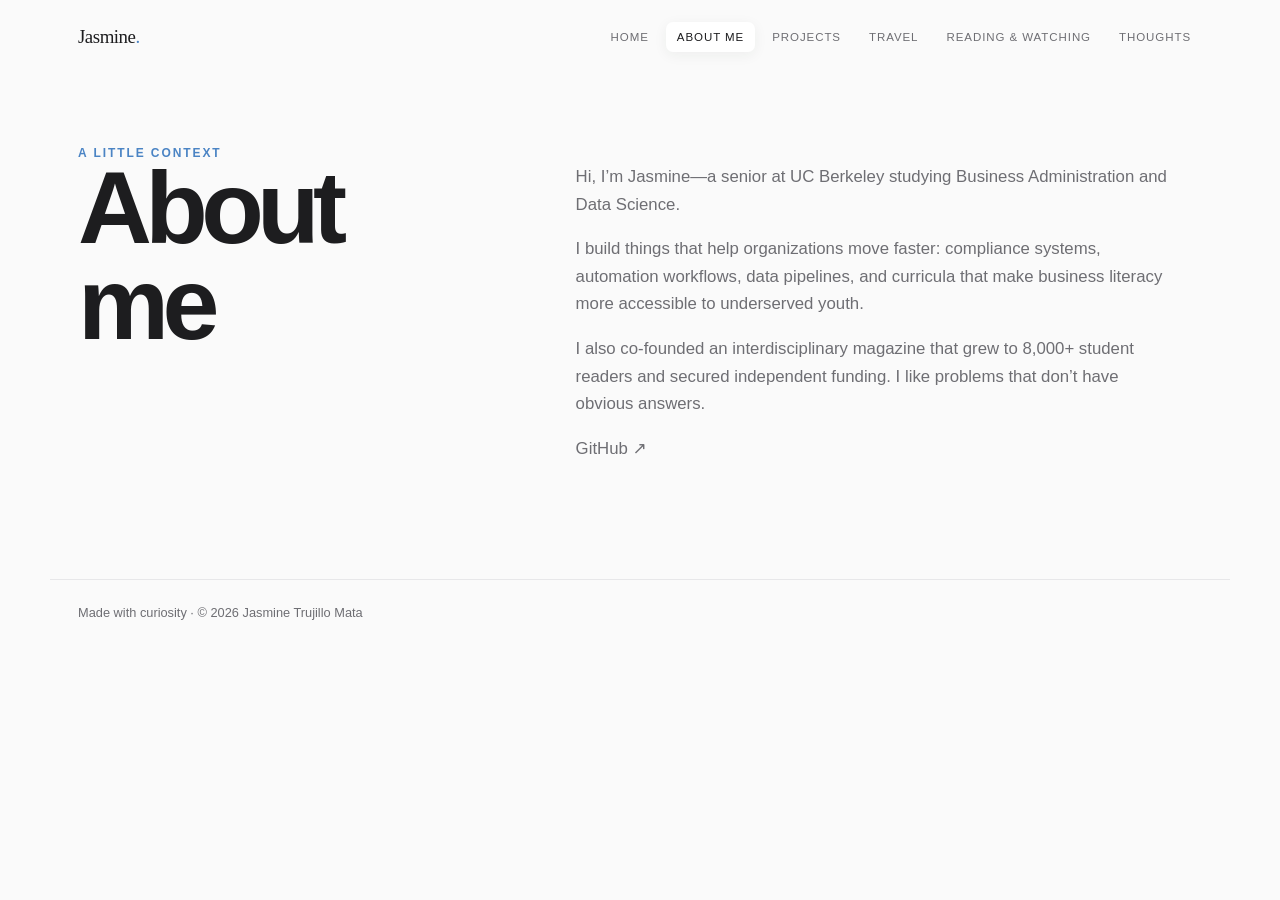
==== about.html @ 4c1ef084 "Add files via upload" ====
<!doctype html><html lang="en"><head><meta charset="utf-8"><meta name="viewport" content="width=device-width, initial-scale=1"><title>About — Jasmine Trujillo Mata</title><link rel="stylesheet" href="styles.css"></head><body><header class="site-header"><a class="brand" href="index.html">Jasmine<span>.</span></a><button class="menu-button" aria-expanded="false">Menu</button><nav class="nav"><a href="index.html">Home</a><a href="projects.html">Projects</a><a href="reading.html">Reading</a><a href="watching.html">Watching</a><a href="thinking.html">Thinking</a><a class="active" href="about.html">About</a></nav></header><main class="container"><section class="about"><div><div class="eyebrow">A little context</div><h1>About me</h1></div><div class="about-copy"><p>Hi, I’m Jasmine—a senior at UC Berkeley studying Business Administration and Data Science.</p><p>I build things that help organizations move faster: compliance systems, automation workflows, data pipelines, and curricula that make business literacy more accessible to underserved youth.</p><p>I also co-founded an interdisciplinary magazine that grew to 8,000+ student readers and secured independent funding. I like problems that don’t have obvious answers.</p><p><a href="https://github.com/jtmata22">GitHub ↗</a></p></div></section></main><footer class="footer">Made with curiosity · © 2026 Jasmine Trujillo Mata</footer><script src="script.js"></script></body></html>
---- styles.css ----
:root {
  --ink: #1d1d1f;
  --muted: #6e6e73;
  --paper: #fafafa;
  --card: #ffffff;
  --line: #e7e7e9;
  --sage: #f2f7fb;
  --coral: #4b84c4;
  --yellow: #edf4fa;
  --lavender: #f5f5f7;
  --shadow: 0 8px 24px rgba(0, 0, 0, .045);
  font-family: "Helvetica Neue", Helvetica, Arial, ui-sans-serif, system-ui, sans-serif;
  color: var(--ink);
  background: var(--paper);
  font-synthesis: none;
}

* { box-sizing: border-box; }
body { margin: 0; min-width: 320px; background: var(--paper); }
body { animation: page-in .55s ease both; }
a { color: inherit; text-decoration: none; }
.site-header { max-width: 1180px; margin: 0 auto; padding: 22px 28px; display: flex; align-items: center; justify-content: space-between; gap: 24px; }
.brand { font-family: Georgia, serif; font-size: 1.18rem; font-weight: 500; letter-spacing: -.025em; }
.brand span { color: var(--coral); }
.nav { display: flex; align-items: center; gap: 6px; }
.nav a { padding: 9px 11px; color: var(--muted); font-size: .72rem; letter-spacing: .08em; text-transform: uppercase; border-radius: 7px; transition: .2s ease; }
.nav a:hover, .nav a.active { color: var(--ink); background: var(--card); box-shadow: 0 3px 14px rgba(38,51,42,.06); }
.menu-button { display: none; border: 0; background: var(--card); border-radius: 9px; padding: 9px 12px; font: inherit; color: var(--ink); }
.container { max-width: 1180px; margin: 0 auto; padding: 72px 28px 100px; }
.eyebrow { color: var(--coral); font-size: .75rem; font-weight: 800; letter-spacing: .16em; text-transform: uppercase; }
h1, h2, h3 { font-family: "Helvetica Neue", Helvetica, Arial, sans-serif; font-weight: 700; letter-spacing: -.065em; margin: 0; }
h1 { max-width: 820px; font-size: clamp(3.3rem, 8vw, 7.2rem); line-height: .94; }
h2 { font-size: clamp(2rem, 4vw, 3.6rem); line-height: 1; }
h3 { font-size: 1.35rem; }
p { line-height: 1.65; }
.hero { position: relative; display: grid; grid-template-columns: 1.3fr .7fr; align-items: end; gap: 60px; margin-bottom: 90px; }
.hero::before, .hero::after { position: absolute; z-index: -1; content: ""; border-radius: 50%; filter: blur(2px); pointer-events: none; }
.hero::before { width: 270px; height: 270px; top: -80px; right: 11%; background: radial-gradient(circle at 35% 35%, rgba(82, 166, 232, .22), rgba(82, 166, 232, 0)); animation: drift 10s ease-in-out infinite; }
.hero::after { width: 160px; height: 160px; bottom: -45px; left: -35px; background: radial-gradient(circle, rgba(125, 108, 218, .12), transparent 68%); animation: drift 12s ease-in-out infinite reverse; }
.hero-copy p { max-width: 490px; color: var(--muted); font-size: 1.06rem; margin: 28px 0 0; }
.stamp { width: 175px; height: 175px; margin-left: auto; display: grid; place-items: center; background: var(--yellow); border-radius: 50%; transform: rotate(4deg); font-family: Georgia, serif; font-size: 1.28rem; line-height: 1.05; text-align: center; box-shadow: 5px 5px 0 #c5d5e0; animation: float 5s ease-in-out infinite; }
.section-heading { display: flex; align-items: end; justify-content: space-between; gap: 20px; margin-bottom: 25px; }
.section-heading a { color: var(--coral); font-size: .9rem; font-weight: 700; }
.mission-section { margin-top: 96px; }
.mission-intro { max-width: 620px; margin: 0 0 30px; color: var(--muted); font-size: 1rem; }
.values-grid { display: grid; grid-template-columns: repeat(2, 1fr); gap: 16px; }
.value-card { padding: 28px; background: var(--card); border: 1px solid var(--line); border-radius: 18px; box-shadow: var(--shadow); }
.value-card h3 { color: var(--coral); font-family: inherit; font-size: .9rem; font-weight: 500; letter-spacing: .13em; text-transform: uppercase; }
.value-card p { max-width: 480px; margin: 18px 0 0; color: var(--ink); font-size: 1.16rem; line-height: 1.45; }
.scroll-reveal { opacity: 0; transform: translateY(22px); transition: opacity .7s ease, transform .7s ease; }
.scroll-reveal.is-visible { opacity: 1; transform: translateY(0); }
.grid { display: grid; grid-template-columns: repeat(3, 1fr); gap: 18px; }
.project-rail { display: flex; gap: 18px; overflow-x: auto; scroll-snap-type: x mandatory; scroll-behavior: smooth; padding: 4px 4px 22px; margin: 0 -4px; scrollbar-color: #9bbddd transparent; }
.project-rail .card { flex: 0 0 min(355px, 78vw); min-height: 350px; scroll-snap-align: start; }
.project-rail .card::after { display: block; width: 42px; height: 3px; margin-top: 24px; content: ""; background: rgba(63, 131, 216, .45); border-radius: 4px; }
.project-visual { position: relative; height: 86px; margin: 0 0 23px; overflow: hidden; border-radius: 12px; background: #f5f5f7; }
.project-visual::before, .project-visual::after { position: absolute; content: ""; }
.visual-brand::before { width: 105px; height: 105px; top: -44px; right: 18px; border: 1px solid rgba(63,131,216,.32); border-radius: 50%; box-shadow: -22px 15px 0 -10px rgba(63,131,216,.18), -43px 29px 0 -19px rgba(63,131,216,.14); animation: orbit 7s linear infinite; }
.visual-brand::after { width: 70px; height: 10px; left: 22px; bottom: 24px; border-top: 2px solid #3f83d8; border-bottom: 2px solid rgba(63,131,216,.35); }
.visual-operations::before { inset: 17px 22px; background: linear-gradient(90deg, transparent 19%, rgba(63,131,216,.2) 20%, transparent 21%, transparent 49%, rgba(63,131,216,.2) 50%, transparent 51%, transparent 79%, rgba(63,131,216,.2) 80%, transparent 81%), linear-gradient(0deg, transparent 19%, rgba(63,131,216,.2) 20%, transparent 21%, transparent 49%, rgba(63,131,216,.2) 50%, transparent 51%, transparent 79%, rgba(63,131,216,.2) 80%, transparent 81%); }
.visual-operations::after { width: 9px; height: 9px; top: 39px; left: 28%; background: #3f83d8; border-radius: 50%; box-shadow: 68px -17px 0 #7a96b3, 133px 16px 0 #3f83d8; animation: pulse 2.5s ease-in-out infinite; }
.visual-systems { background: linear-gradient(135deg, #1d3652, #4b84c4); }
.visual-systems::before { width: 60%; height: 7px; left: 18px; bottom: 22px; background: #a9d4f3; box-shadow: 0 -15px 0 rgba(255,255,255,.8), 0 -30px 0 rgba(255,255,255,.45); border-radius: 4px; animation: bars 3s ease-in-out infinite alternate; }
.visual-systems::after { width: 9px; height: 9px; top: 19px; right: 20px; background: #a9d4f3; border-radius: 50%; box-shadow: -16px 0 0 rgba(255,255,255,.65); }
.visual-community::before { width: 82px; height: 58px; left: 26px; top: 15px; background: #d6e4f0; border: 1px solid #9db9d0; transform: rotate(-7deg); box-shadow: 31px 6px 0 -1px #fff, 31px 6px 0 0 #9db9d0, 61px 13px 0 -1px #d6e4f0, 61px 13px 0 0 #9db9d0; }
.visual-community::after { width: 48px; height: 3px; right: 26px; bottom: 25px; background: #3f83d8; box-shadow: 0 -11px 0 rgba(63,131,216,.35); }
.card { min-height: 240px; padding: 25px; background: var(--card); border: 1px solid var(--line); border-radius: 18px; box-shadow: var(--shadow); display: flex; flex-direction: column; justify-content: space-between; transition: transform .25s ease, box-shadow .25s ease; }
.card:hover { transform: translateY(-5px); box-shadow: 0 18px 36px rgba(0, 0, 0, .09); }
.card.sage { background: var(--sage); border-color: transparent; }
.card.lavender { background: var(--lavender); border-color: transparent; }
.card.coral { background: #1d1d1f; color: #fff; border-color: transparent; }
.card p { color: var(--muted); margin: 10px 0 0; font-size: .93rem; }
.card.coral p { color: rgba(255,253,247,.8); }
.tag { display: inline-flex; width: fit-content; padding: 6px 9px; border-radius: 999px; background: rgba(255,255,255,.55); font-size: .72rem; font-weight: 800; letter-spacing: .08em; text-transform: uppercase; }
.card-footer { display: flex; justify-content: space-between; align-items: center; margin-top: 30px; color: var(--muted); font-size: .8rem; }
.arrow { font-size: 1.2rem; color: var(--coral); }
.card.coral .arrow { color: #fffdf7; }
.page-intro { max-width: 720px; margin-bottom: 54px; }
.page-intro h1 { font-size: clamp(3.3rem, 8vw, 6.5rem); margin-top: 14px; }
.page-intro p { max-width: 570px; color: var(--muted); font-size: 1.05rem; }
.list { display: grid; gap: 14px; }
.list-item { display: grid; grid-template-columns: 1fr auto; gap: 25px; align-items: center; padding: 24px 26px; background: var(--card); border: 1px solid var(--line); border-radius: 12px; }
.list-item p { margin: 7px 0 0; color: var(--muted); font-size: .92rem; }
.meta { color: var(--muted); font-size: .78rem; text-align: right; }
.status { display: block; margin-bottom: 6px; color: var(--coral); font-weight: 800; letter-spacing: .08em; text-transform: uppercase; }
.note { padding: 26px; border-left: 3px solid var(--coral); background: var(--card); border-radius: 0 12px 12px 0; margin-bottom: 16px; }
.note p { margin: 0; font-size: 1.35rem; font-weight: 500; line-height: 1.35; }
.about { display: grid; grid-template-columns: .8fr 1.2fr; gap: 80px; }
.about-copy { max-width: 600px; color: var(--muted); font-size: 1.05rem; }
.travel-grid { display: grid; grid-template-columns: repeat(3, 1fr); gap: 18px; }
.travel-card { min-height: 330px; padding: 0; overflow: hidden; background: var(--card); border: 1px solid var(--line); border-radius: 18px; box-shadow: var(--shadow); }
.travel-image { height: 235px; background: linear-gradient(145deg, #dceaf5, #89acd0 48%, #355d82); }
.travel-image.two { background: linear-gradient(145deg, #edf3f7, #b9cbd8 45%, #597892); }
.travel-image.three { background: linear-gradient(145deg, #d8e8ef, #739bb5 52%, #243f5d); }
.travel-caption { padding: 18px 20px; }
.travel-caption h3 { font-size: 1.1rem; }
.travel-caption p { margin: 5px 0 0; color: var(--muted); font-size: .85rem; }
.footer { max-width: 1180px; margin: 0 auto; padding: 25px 28px 40px; color: var(--muted); font-size: .8rem; border-top: 1px solid var(--line); }
@keyframes page-in { from { opacity: 0; transform: translateY(8px); } to { opacity: 1; transform: translateY(0); } }
@keyframes float { 0%, 100% { transform: rotate(8deg) translateY(0); } 50% { transform: rotate(5deg) translateY(-8px); } }
@keyframes drift { 0%, 100% { transform: translate3d(0, 0, 0) scale(1); } 50% { transform: translate3d(18px, -12px, 0) scale(1.06); } }
@keyframes orbit { to { transform: rotate(360deg); } }
@keyframes pulse { 50% { transform: scale(1.35); opacity: .65; } }
@keyframes bars { to { transform: scaleX(.72); transform-origin: left; } }
@media (prefers-reduced-motion: reduce) { *, *::before, *::after { animation-duration: .01ms !important; animation-iteration-count: 1 !important; scroll-behavior: auto !important; transition-duration: .01ms !important; } }

@media (max-width: 760px) {
  .site-header { padding: 18px 20px; }
  .menu-button { display: block; }
  .nav { display: none; position: absolute; top: 62px; left: 16px; right: 16px; z-index: 5; padding: 9px; flex-direction: column; align-items: stretch; background: var(--card); border: 1px solid var(--line); border-radius: 14px; box-shadow: var(--shadow); }
  .nav.open { display: flex; }
  .nav a { padding: 12px 14px; }
  .container { padding: 55px 20px 75px; }
  .hero, .about { grid-template-columns: 1fr; gap: 40px; }
  .hero { margin-bottom: 65px; }
  .stamp { margin: 0 0 0 12px; width: 145px; height: 145px; font-size: 1.1rem; }
  .grid { grid-template-columns: 1fr; }
  .values-grid { grid-template-columns: 1fr; }
  .travel-grid { grid-template-columns: 1fr; }
  .list-item { grid-template-columns: 1fr; }
  .meta { text-align: left; }
}
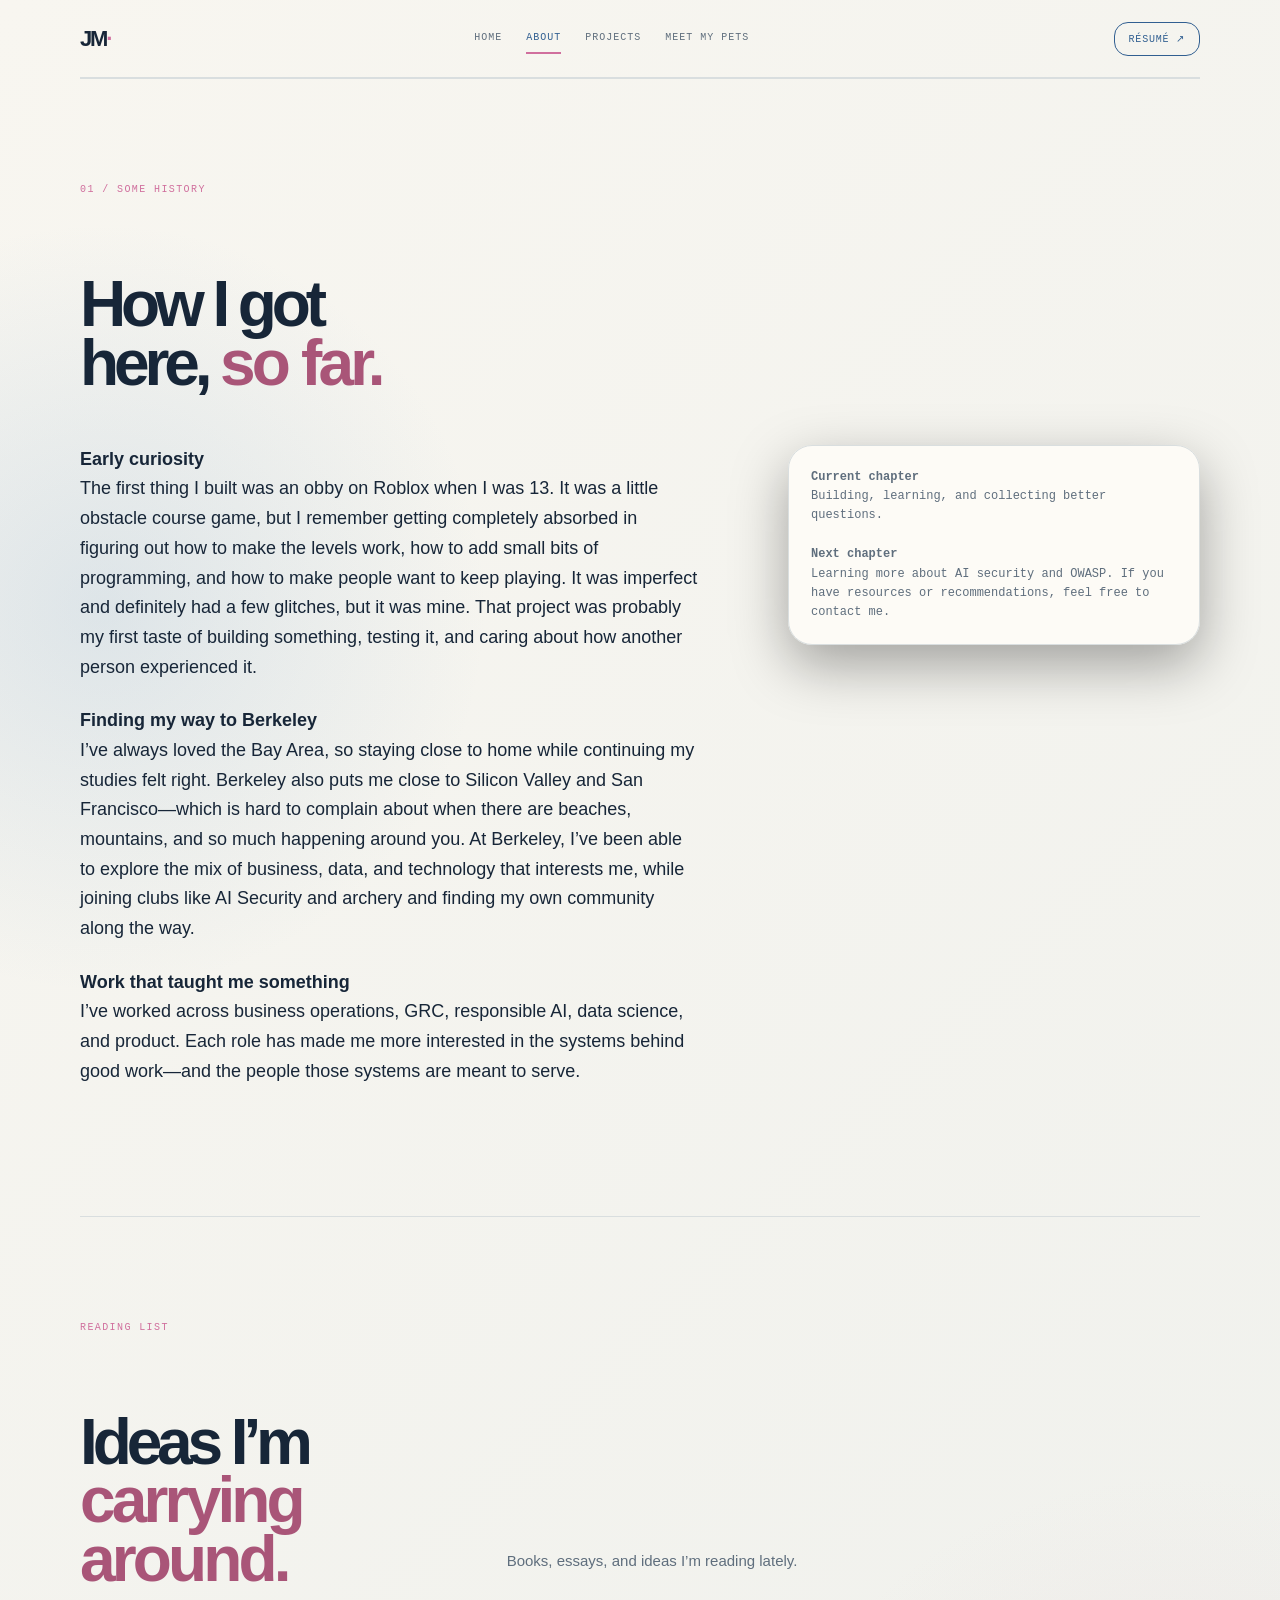
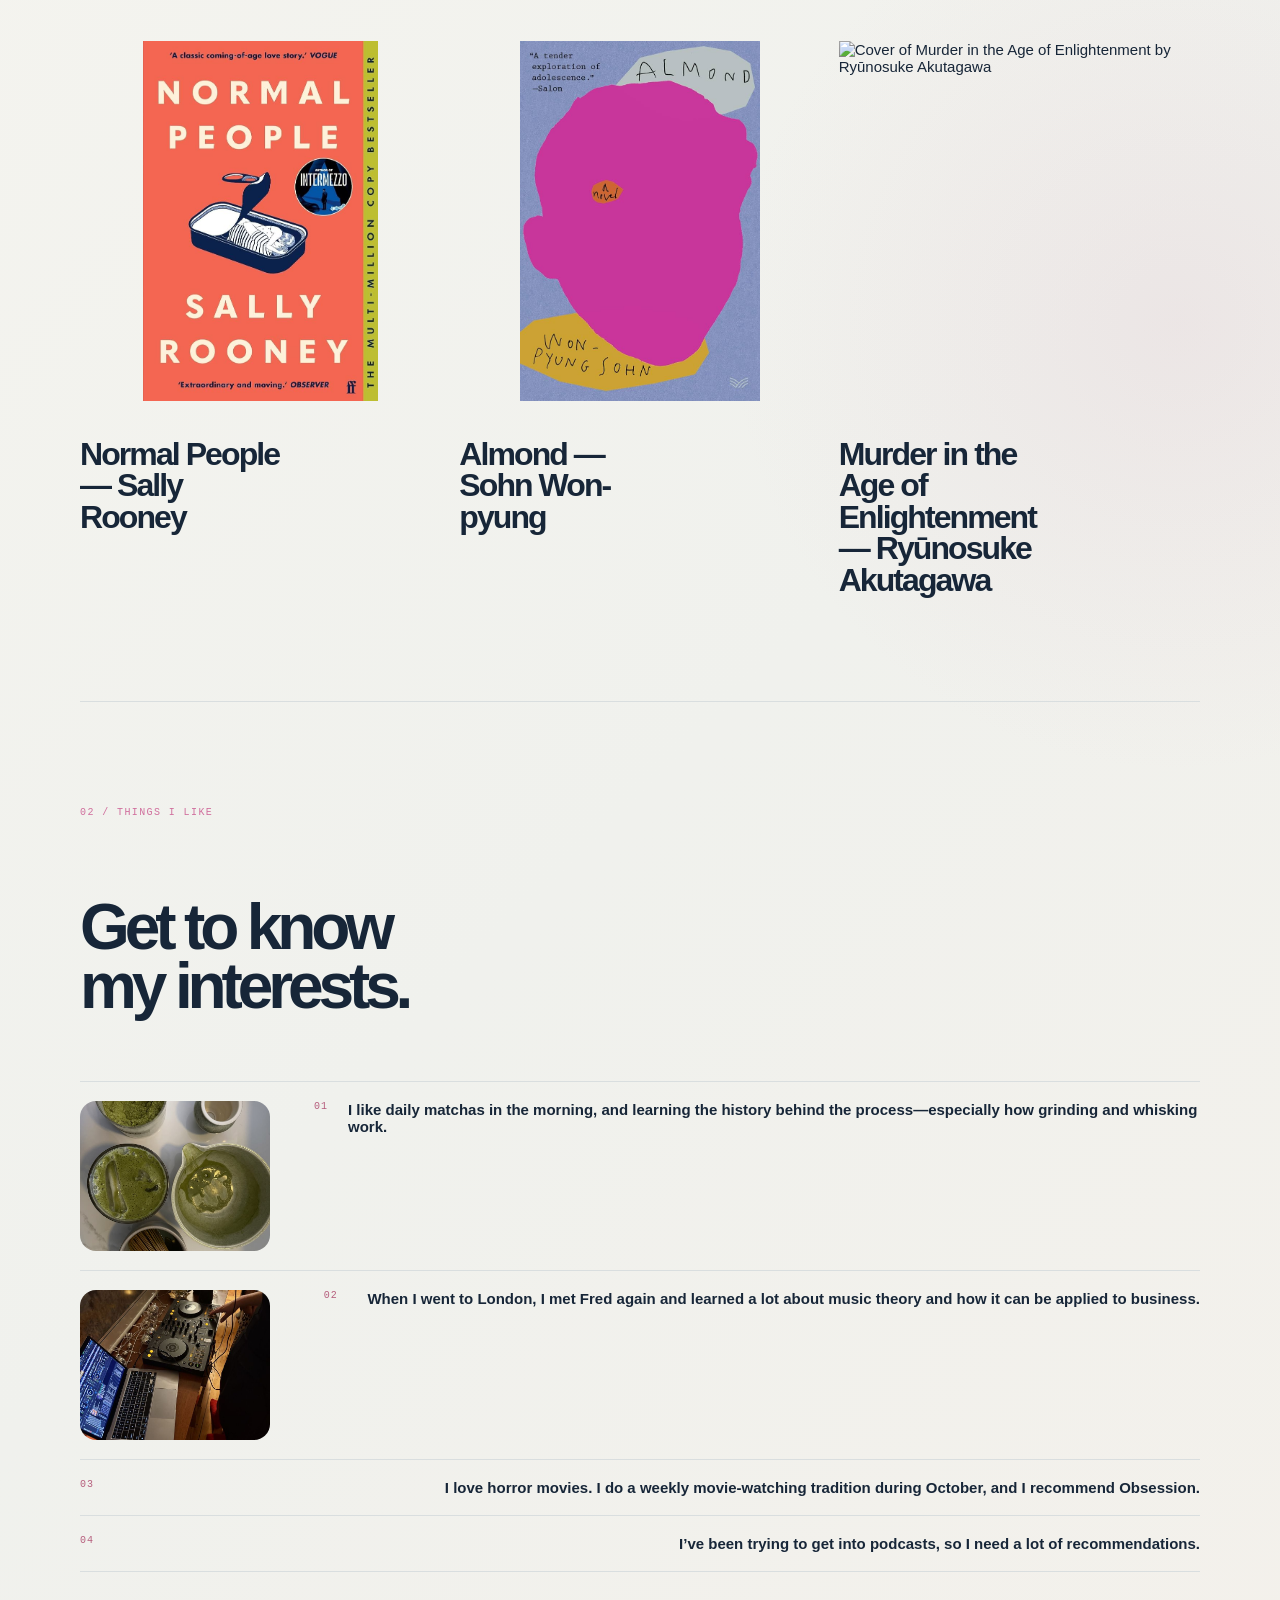
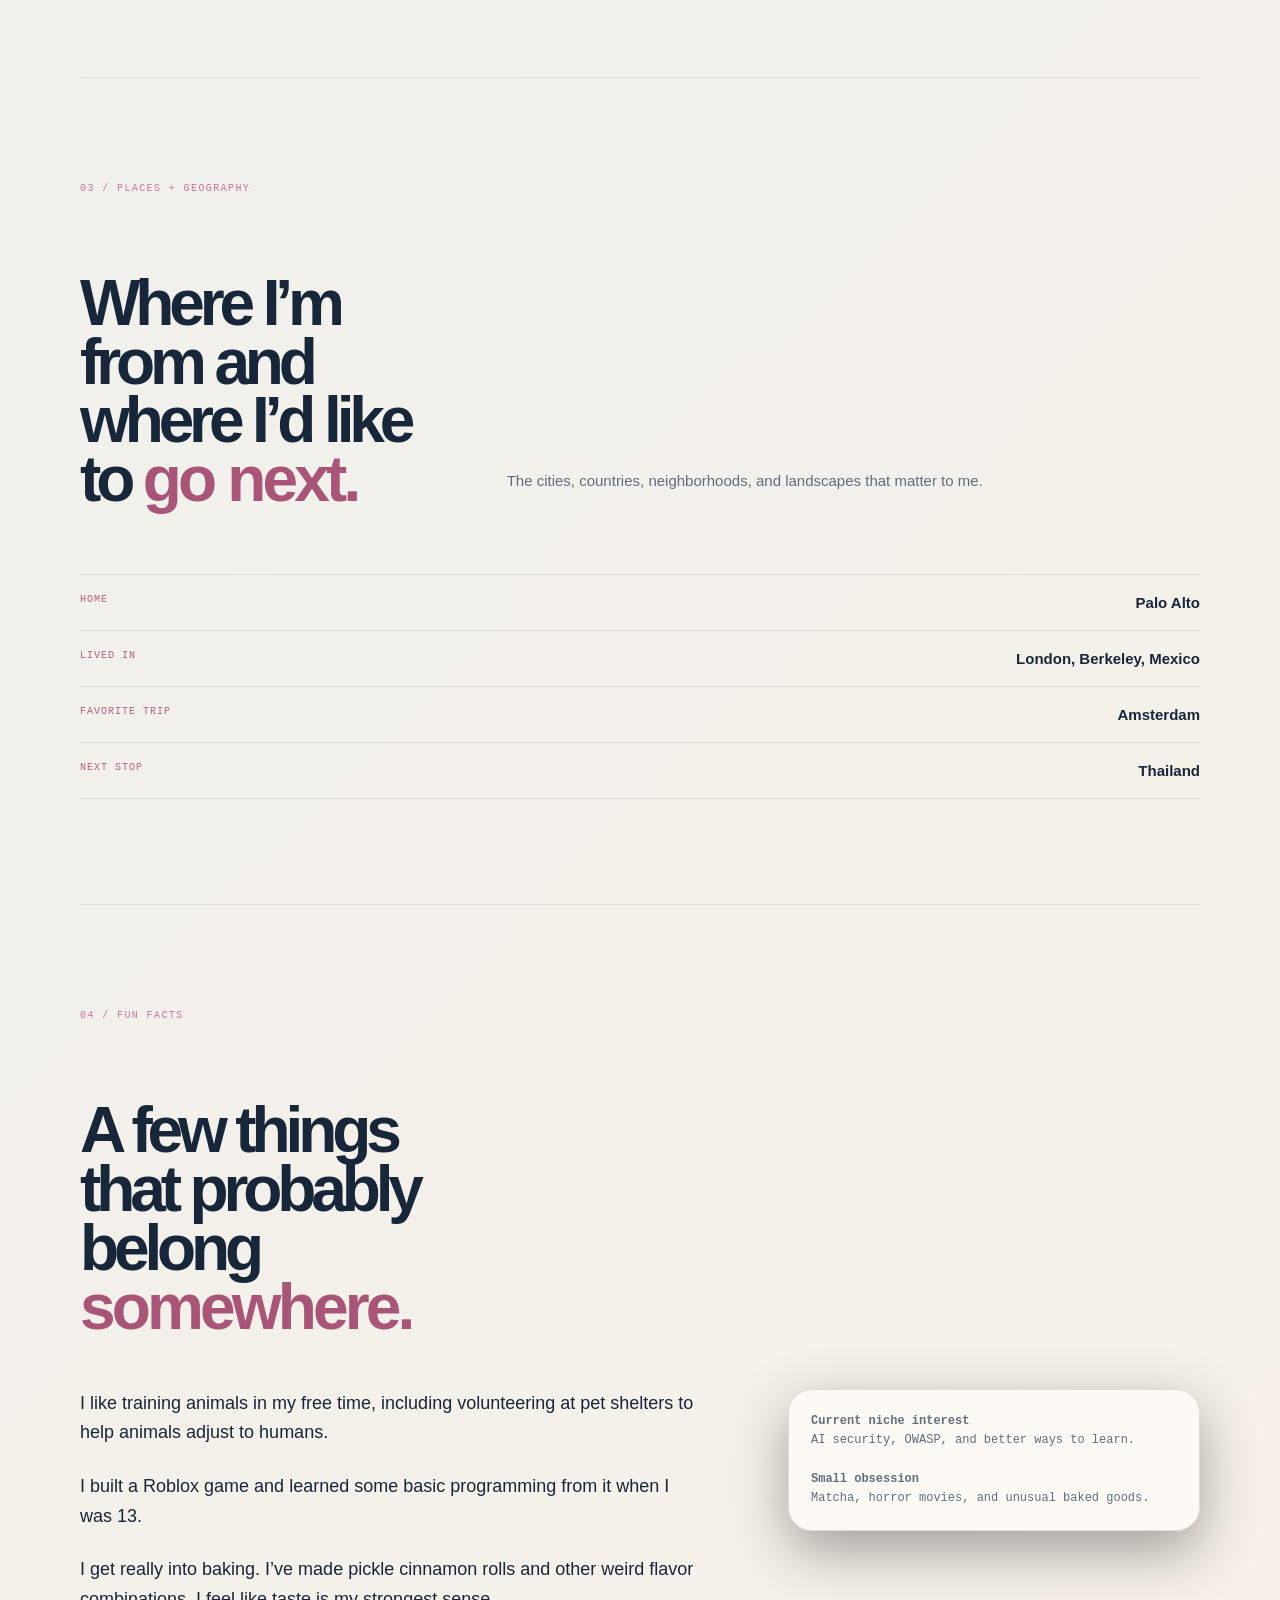
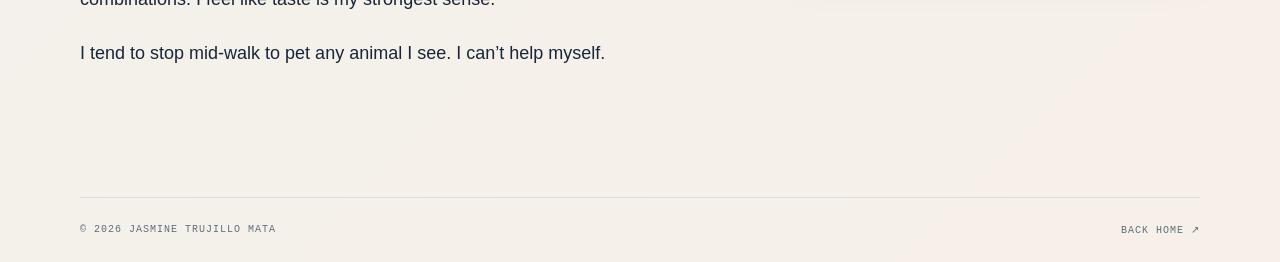
==== commit b854641f: "Add files via upload" ====
--- a/about.html
+++ b/about.html
@@ -1 +1,9 @@
-<!doctype html><html lang="en"><head><meta charset="utf-8"><meta name="viewport" content="width=device-width, initial-scale=1"><title>About — Jasmine Trujillo Mata</title><link rel="stylesheet" href="styles.css"></head><body><header class="site-header"><a class="brand" href="index.html">Jasmine<span>.</span></a><button class="menu-button" aria-expanded="false">Menu</button><nav class="nav"><a href="index.html">Home</a><a href="projects.html">Projects</a><a href="reading.html">Reading</a><a href="watching.html">Watching</a><a href="thinking.html">Thinking</a><a class="active" href="about.html">About</a></nav></header><main class="container"><section class="about"><div><div class="eyebrow">A little context</div><h1>About me</h1></div><div class="about-copy"><p>Hi, I’m Jasmine—a senior at UC Berkeley studying Business Administration and Data Science.</p><p>I build things that help organizations move faster: compliance systems, automation workflows, data pipelines, and curricula that make business literacy more accessible to underserved youth.</p><p>I also co-founded an interdisciplinary magazine that grew to 8,000+ student readers and secured independent funding. I like problems that don’t have obvious answers.</p><p><a href="https://github.com/jtmata22">GitHub ↗</a></p></div></section></main><footer class="footer">Made with curiosity · © 2026 Jasmine Trujillo Mata</footer><script src="script.js"></script></body></html>
+<!doctype html><html lang="en"><head><meta charset="utf-8"><meta name="viewport" content="width=device-width,initial-scale=1"><title>About — Jasmine Trujillo Mata</title><link rel="stylesheet" href="styles.css"></head><body>
+<nav class="site-nav wrap"><a class="mark" href="index.html">JM<span>·</span></a><div class="nav-links"><a href="index.html">Home</a><a class="active" href="about.html">About</a><a href="projects.html">Projects</a><a href="pets.html">Meet my pets</a></div><a class="nav-resume" href="resume.pdf">Résumé ↗</a></nav>
+<main class="about-page">
+<section class="section wrap" id="history"><div class="section-head"><div class="label">01 / Some history</div><div><h1>How I got here, <em>so far.</em></h1></div></div><div class="about-grid"><div><p><strong>Early curiosity</strong><br>The first thing I built was an obby on Roblox when I was 13. It was a little obstacle course game, but I remember getting completely absorbed in figuring out how to make the levels work, how to add small bits of programming, and how to make people want to keep playing. It was imperfect and definitely had a few glitches, but it was mine. That project was probably my first taste of building something, testing it, and caring about how another person experienced it.</p><p><strong>Finding my way to Berkeley</strong><br>I’ve always loved the Bay Area, so staying close to home while continuing my studies felt right. Berkeley also puts me close to Silicon Valley and San Francisco—which is hard to complain about when there are beaches, mountains, and so much happening around you. At Berkeley, I’ve been able to explore the mix of business, data, and technology that interests me, while joining clubs like AI Security and archery and finding my own community along the way.</p><p><strong>Work that taught me something</strong><br>I’ve worked across business operations, GRC, responsible AI, data science, and product. Each role has made me more interested in the systems behind good work—and the people those systems are meant to serve.</p></div><aside class="aside"><p><strong>Current chapter</strong><br>Building, learning, and collecting better questions.</p><p><strong>Next chapter</strong><br>Learning more about AI security and OWASP. If you have resources or recommendations, feel free to contact me.</p></aside></div></section>
+<section class="section wrap" id="reading"><div class="section-head"><div class="label">Reading list</div><div><h2>Ideas I’m <em>carrying around.</em></h2><p class="body-copy">Books, essays, and ideas I’m reading lately.</p></div></div><div class="list-block"><div class="list-row"><img src="normal-people.png" alt="Cover of Normal People by Sally Rooney"><span>Reading now</span><strong>Normal People — Sally Rooney</strong></div><div class="list-row"><img src="almond.png" alt="Cover of Almond by Sohn Won-pyung"><span>Recommended</span><strong>Almond — Sohn Won-pyung</strong></div><div class="list-row"><img src="murder-age-enlightenment.png" alt="Cover of Murder in the Age of Enlightenment by Ryūnosuke Akutagawa"><span>Saved for later</span><strong>Murder in the Age of Enlightenment — Ryūnosuke Akutagawa</strong></div></div></section>
+<section class="section wrap" id="likes"><div class="section-head"><div class="label">02 / Things I like</div><div><h2>Get to know my interests.</h2></div></div><div class="list-block"><div class="list-row"><img src="matcha.png" alt="Matcha powder, tea, and whisk"><span>01</span><strong>I like daily matchas in the morning, and learning the history behind the process—especially how grinding and whisking work.</strong></div><div class="list-row"><img src="music-dj.png" alt="DJ setup with music software and turntables"><span>02</span><strong>When I went to London, I met Fred again and learned a lot about music theory and how it can be applied to business.</strong></div><div class="list-row"><span>03</span><strong>I love horror movies. I do a weekly movie-watching tradition during October, and I recommend Obsession.</strong></div><div class="list-row"><span>04</span><strong>I’ve been trying to get into podcasts, so I need a lot of recommendations.</strong></div></div></section>
+<section class="section wrap" id="places"><div class="section-head"><div class="label">03 / Places + geography</div><div><h2>Where I’m from and where I’d like to <em>go next.</em></h2><p class="body-copy">The cities, countries, neighborhoods, and landscapes that matter to me.</p></div></div><div class="list-block"><div class="list-row"><span>Home</span><strong>Palo Alto</strong></div><div class="list-row"><span>Lived in</span><strong>London, Berkeley, Mexico</strong></div><div class="list-row"><span>Favorite trip</span><strong>Amsterdam</strong></div><div class="list-row"><span>Next stop</span><strong>Thailand</strong></div></div></section>
+<section class="section wrap" id="facts"><div class="section-head"><div class="label">04 / Fun facts</div><div><h2>A few things that probably belong <em>somewhere.</em></h2></div></div><div class="about-grid"><div><p>I like training animals in my free time, including volunteering at pet shelters to help animals adjust to humans.</p><p>I built a Roblox game and learned some basic programming from it when I was 13.</p><p>I get really into baking. I’ve made pickle cinnamon rolls and other weird flavor combinations. I feel like taste is my strongest sense.</p><p>I tend to stop mid-walk to pet any animal I see. I can’t help myself.</p></div><aside class="aside"><p><strong>Current niche interest</strong><br>AI security, OWASP, and better ways to learn.</p><p><strong>Small obsession</strong><br>Matcha, horror movies, and unusual baked goods.</p></aside></div></section>
+</main><footer class="footer wrap"><span>© 2026 Jasmine Trujillo Mata</span><span><a href="index.html">Back home ↗</a></span></footer></body></html>
--- a/styles.css
+++ b/styles.css
@@ -1,122 +1,145 @@
 :root {
-  --ink: #1d1d1f;
-  --muted: #6e6e73;
-  --paper: #fafafa;
-  --card: #ffffff;
-  --line: #e7e7e9;
-  --sage: #f2f7fb;
-  --coral: #4b84c4;
-  --yellow: #edf4fa;
-  --lavender: #f5f5f7;
-  --shadow: 0 8px 24px rgba(0, 0, 0, .045);
-  font-family: "Helvetica Neue", Helvetica, Arial, ui-sans-serif, system-ui, sans-serif;
-  color: var(--ink);
-  background: var(--paper);
-  font-synthesis: none;
+  --ink: #203229;
+  --paper: #f7f4ec;
+  --cream: #fffdf7;
+  --sage: #738b72;
+  --forest: #315541;
+  --honey: #c58b45;
+  --wood: #8f6038;
+  --muted: #68766d;
+  --line: #d9ded3;
+  --shadow: 0 18px 45px rgba(47, 59, 45, .10);
+  --sans: Arial, Helvetica, sans-serif;
+  --mono: "Courier New", monospace;
 }
+* { box-sizing: border-box; }
+html { scroll-behavior: smooth; }
+body { margin: 0; color: var(--ink); background: var(--paper); font-family: var(--sans); }
+a { color: inherit; text-decoration: none; }
+.wrap { width: min(1120px, calc(100% - 64px)); margin: auto; }
+.site-nav { height: 78px; display: flex; align-items: center; justify-content: space-between; border-bottom: 1px solid var(--line); }
+.mark { font-size: 22px; font-weight: 800; letter-spacing: -.1em; }.mark span { color: var(--honey); }
+.nav-links { display: flex; gap: 24px; color: var(--muted); font: 10px var(--mono); letter-spacing: .1em; text-transform: uppercase; }.nav-links a { padding: 9px 0; border-bottom: 2px solid transparent; }.nav-links a:hover,.nav-links .active { color: var(--forest); border-bottom-color: var(--honey); }
+.nav-resume { border: 1px solid var(--forest); border-radius: 999px; color: var(--forest); padding: 10px 14px; font: 10px var(--mono); text-transform: uppercase; letter-spacing: .08em; }.nav-resume:hover { background: var(--forest); color: var(--cream); }
+.eyebrow,.label { color: var(--forest); font: 10px var(--mono); letter-spacing: .14em; text-transform: uppercase; }
+.hero { min-height: 720px; display: grid; grid-template-columns: 1fr .9fr; align-items: center; gap: 90px; position: relative; }.hero:before { content: "ARRIVAL / 01"; position: absolute; top: 26px; right: 0; color: #9aa69b; font: 9px var(--mono); letter-spacing: .14em; }.hero h1 { max-width: 700px; margin: 25px 0; font-size: clamp(58px, 8vw, 110px); line-height: .88; letter-spacing: -.09em; font-weight: 600; }.hero h1 em,.hero h2 em { color: var(--forest); font-style: normal; font-weight: 700; letter-spacing: -.06em; }.hero-intro { max-width: 420px; color: var(--muted); font: 13px/1.7 var(--mono); }
+.portrait { aspect-ratio: 4/5; overflow: hidden; border-radius: 220px 220px 18px 18px; background: var(--sage); box-shadow: var(--shadow); border: 9px solid var(--cream); outline: 1px solid var(--line); }.portrait img { width: 100%; height: 100%; display: block; object-fit: cover; object-position: center 28%; filter: saturate(.8) contrast(1.02); }
+.section { padding: 105px 0; border-top: 1px solid var(--line); }.section-head { display: grid; grid-template-columns: 1fr 2fr; gap: 80px; margin-bottom: 52px; }.section h1,.section h2 { margin: 0; font-size: clamp(40px, 5vw, 74px); line-height: .92; letter-spacing: -.08em; font-weight: 600; }.section h1 em,.section h2 em { color: var(--forest); font-style: normal; font-weight: 700; letter-spacing: -.06em; }.body-copy { max-width: 650px; color: var(--muted); font-size: 15px; line-height: 1.75; }
+.updates { display: grid; grid-template-columns: repeat(3, 1fr); gap: 16px; }.update { min-height: 220px; padding: 24px; border-radius: 18px; background: var(--cream); box-shadow: var(--shadow); border: 1px solid #e6e5dc; display: flex; flex-direction: column; justify-content: space-between; }.update small { color: var(--wood); font: 10px var(--mono); letter-spacing: .12em; text-transform: uppercase; }.update h3 { margin: 30px 0 0; font-size: 24px; line-height: 1; letter-spacing: -.06em; font-weight: 600; }.update p { margin: 0; color: var(--muted); font: 11px/1.5 var(--mono); }.link-row { display: inline-block; margin-top: 30px; padding-bottom: 7px; border-bottom: 1px solid var(--forest); color: var(--forest); font: 11px var(--mono); text-transform: uppercase; letter-spacing: .08em; }
+.projects-page { padding: 100px 0 110px; }.page-intro { max-width: 720px; padding-bottom: 70px; }.page-intro h1 { margin: 20px 0; font-size: clamp(62px, 9vw, 120px); line-height: .85; letter-spacing: -.1em; font-weight: 600; }.page-intro p { max-width: 580px; color: var(--muted); font: 14px/1.7 var(--mono); }.project-grid { display: grid; grid-template-columns: repeat(2, 1fr); gap: 16px; }.project-card { min-height: 330px; padding: 28px; border-radius: 20px; background: var(--cream); border: 1px solid #e6e5dc; box-shadow: var(--shadow); display: flex; flex-direction: column; justify-content: space-between; }.project-card.sage { background: #e6eee2; }.project-card.lavender { background: #e8e7ef; }.project-card.coral { background: #f2dfd3; }.project-card .tag { display: inline-block; color: var(--forest); font: 10px var(--mono); letter-spacing: .12em; text-transform: uppercase; }.project-card h3 { max-width: 390px; margin: 48px 0 12px; font-size: clamp(28px, 3vw, 42px); line-height: .92; letter-spacing: -.07em; font-weight: 600; }.project-card p { max-width: 390px; margin: 0; color: #53635a; font-size: 14px; line-height: 1.55; }.card-footer { display: flex; justify-content: space-between; gap: 20px; padding-top: 30px; color: #66766a; font: 10px var(--mono); text-transform: uppercase; letter-spacing: .08em; }.card-footer .arrow { color: var(--forest); font-size: 19px; }
+.about-grid { display: grid; grid-template-columns: 1.2fr .8fr; gap: 90px; }.about-grid p { margin: 0 0 24px; font-size: 18px; line-height: 1.65; }.about-grid .aside { padding: 22px; border-radius: 16px; background: var(--cream); border: 1px solid #e6e5dc; box-shadow: var(--shadow); }.aside p { margin: 0 0 20px; color: var(--muted); font: 12px/1.6 var(--mono); }.aside p:last-child { margin-bottom: 0; }.list-block { margin-top: 65px; border-top: 1px solid var(--line); }.list-row { display: flex; justify-content: space-between; gap: 20px; padding: 19px 0; border-bottom: 1px solid var(--line); font-size: 15px; }.list-row span { color: var(--wood); font: 10px var(--mono); text-transform: uppercase; letter-spacing: .1em; }.list-row a:hover { color: var(--forest); }
+.pets { display: grid; grid-template-columns: repeat(3, 1fr); gap: 16px; }.pet { min-height: 340px; padding: 18px; border-radius: 18px; background: var(--cream); box-shadow: var(--shadow); border: 1px solid #e6e5dc; display: flex; flex-direction: column; justify-content: flex-end; }.pet-photo { height: 210px; margin-bottom: auto; border-radius: 12px; background: linear-gradient(135deg, #b4c5af, #e2d6b9); display: grid; place-items: center; color: var(--forest); font: 10px var(--mono); letter-spacing: .12em; text-transform: uppercase; }.pet h3 { margin: 18px 0 5px; font-size: 26px; letter-spacing: -.06em; font-weight: 600; }.pet p { margin: 0; color: var(--muted); font: 11px var(--mono); }
+.contact { min-height: 670px; display: flex; align-items: center; justify-content: center; text-align: center; }.contact h1 { margin: 25px 0 55px; font-size: clamp(60px, 9vw, 125px); line-height: .84; letter-spacing: -.09em; font-weight: 600; }.contact h1 em { color: var(--forest); font-style: normal; }.email { padding-bottom: 10px; border-bottom: 1px solid var(--forest); color: var(--forest); font: clamp(20px, 3vw, 34px) var(--mono); }.footer { display: flex; justify-content: space-between; padding: 26px 0; border-top: 1px solid var(--line); color: var(--muted); font: 10px var(--mono); letter-spacing: .1em; text-transform: uppercase; }.footer a:hover { color: var(--forest); }.resume-note { padding: 28px; margin-top: 45px; border-radius: 16px; background: var(--green-soft, #e7ede4); color: var(--forest); font: 13px/1.6 var(--mono); }
+@media (max-width: 820px) { .wrap { width: calc(100% - 36px); }.nav-links { display: none; }.nav-resume { margin-left: auto; }.hero { grid-template-columns: 1fr; min-height: 0; gap: 55px; padding: 100px 0 80px; }.hero:before { top: 22px; }.hero h1 { font-size: clamp(60px, 16vw, 105px); }.portrait { max-width: 400px; }.section { padding: 75px 0; }.section-head,.about-grid { grid-template-columns: 1fr; gap: 32px; }.updates,.pets,.project-grid { grid-template-columns: 1fr; }.update { min-height: 175px; }.projects-page { padding-top: 75px; }.page-intro { padding-bottom: 50px; }.list-row { display: block; }.list-row span { display: block; margin-bottom: 8px; }.footer { display: block; line-height: 2; }.footer span { display: block; } }
+/* Project image placeholders — replace each with an <img> when ready. */
+.project-photo { height: 120px; border: 1px dashed rgba(49, 85, 65, .45); border-radius: 14px; display: grid; place-items: center; color: var(--forest); background: rgba(255, 255, 255, .3); font: 10px var(--mono); letter-spacing: .12em; text-transform: uppercase; }
+.project-card h3 { margin-top: 28px; }
 
-* { box-sizing: border-box; }
-body { margin: 0; min-width: 320px; background: var(--paper); }
-body { animation: page-in .55s ease both; }
-a { color: inherit; text-decoration: none; }
-.site-header { max-width: 1180px; margin: 0 auto; padding: 22px 28px; display: flex; align-items: center; justify-content: space-between; gap: 24px; }
-.brand { font-family: Georgia, serif; font-size: 1.18rem; font-weight: 500; letter-spacing: -.025em; }
-.brand span { color: var(--coral); }
-.nav { display: flex; align-items: center; gap: 6px; }
-.nav a { padding: 9px 11px; color: var(--muted); font-size: .72rem; letter-spacing: .08em; text-transform: uppercase; border-radius: 7px; transition: .2s ease; }
-.nav a:hover, .nav a.active { color: var(--ink); background: var(--card); box-shadow: 0 3px 14px rgba(38,51,42,.06); }
-.menu-button { display: none; border: 0; background: var(--card); border-radius: 9px; padding: 9px 12px; font: inherit; color: var(--ink); }
-.container { max-width: 1180px; margin: 0 auto; padding: 72px 28px 100px; }
-.eyebrow { color: var(--coral); font-size: .75rem; font-weight: 800; letter-spacing: .16em; text-transform: uppercase; }
-h1, h2, h3 { font-family: "Helvetica Neue", Helvetica, Arial, sans-serif; font-weight: 700; letter-spacing: -.065em; margin: 0; }
-h1 { max-width: 820px; font-size: clamp(3.3rem, 8vw, 7.2rem); line-height: .94; }
-h2 { font-size: clamp(2rem, 4vw, 3.6rem); line-height: 1; }
-h3 { font-size: 1.35rem; }
-p { line-height: 1.65; }
-.hero { position: relative; display: grid; grid-template-columns: 1.3fr .7fr; align-items: end; gap: 60px; margin-bottom: 90px; }
-.hero::before, .hero::after { position: absolute; z-index: -1; content: ""; border-radius: 50%; filter: blur(2px); pointer-events: none; }
-.hero::before { width: 270px; height: 270px; top: -80px; right: 11%; background: radial-gradient(circle at 35% 35%, rgba(82, 166, 232, .22), rgba(82, 166, 232, 0)); animation: drift 10s ease-in-out infinite; }
-.hero::after { width: 160px; height: 160px; bottom: -45px; left: -35px; background: radial-gradient(circle, rgba(125, 108, 218, .12), transparent 68%); animation: drift 12s ease-in-out infinite reverse; }
-.hero-copy p { max-width: 490px; color: var(--muted); font-size: 1.06rem; margin: 28px 0 0; }
-.stamp { width: 175px; height: 175px; margin-left: auto; display: grid; place-items: center; background: var(--yellow); border-radius: 50%; transform: rotate(4deg); font-family: Georgia, serif; font-size: 1.28rem; line-height: 1.05; text-align: center; box-shadow: 5px 5px 0 #c5d5e0; animation: float 5s ease-in-out infinite; }
-.section-heading { display: flex; align-items: end; justify-content: space-between; gap: 20px; margin-bottom: 25px; }
-.section-heading a { color: var(--coral); font-size: .9rem; font-weight: 700; }
-.mission-section { margin-top: 96px; }
-.mission-intro { max-width: 620px; margin: 0 0 30px; color: var(--muted); font-size: 1rem; }
-.values-grid { display: grid; grid-template-columns: repeat(2, 1fr); gap: 16px; }
-.value-card { padding: 28px; background: var(--card); border: 1px solid var(--line); border-radius: 18px; box-shadow: var(--shadow); }
-.value-card h3 { color: var(--coral); font-family: inherit; font-size: .9rem; font-weight: 500; letter-spacing: .13em; text-transform: uppercase; }
-.value-card p { max-width: 480px; margin: 18px 0 0; color: var(--ink); font-size: 1.16rem; line-height: 1.45; }
-.scroll-reveal { opacity: 0; transform: translateY(22px); transition: opacity .7s ease, transform .7s ease; }
-.scroll-reveal.is-visible { opacity: 1; transform: translateY(0); }
-.grid { display: grid; grid-template-columns: repeat(3, 1fr); gap: 18px; }
-.project-rail { display: flex; gap: 18px; overflow-x: auto; scroll-snap-type: x mandatory; scroll-behavior: smooth; padding: 4px 4px 22px; margin: 0 -4px; scrollbar-color: #9bbddd transparent; }
-.project-rail .card { flex: 0 0 min(355px, 78vw); min-height: 350px; scroll-snap-align: start; }
-.project-rail .card::after { display: block; width: 42px; height: 3px; margin-top: 24px; content: ""; background: rgba(63, 131, 216, .45); border-radius: 4px; }
-.project-visual { position: relative; height: 86px; margin: 0 0 23px; overflow: hidden; border-radius: 12px; background: #f5f5f7; }
-.project-visual::before, .project-visual::after { position: absolute; content: ""; }
-.visual-brand::before { width: 105px; height: 105px; top: -44px; right: 18px; border: 1px solid rgba(63,131,216,.32); border-radius: 50%; box-shadow: -22px 15px 0 -10px rgba(63,131,216,.18), -43px 29px 0 -19px rgba(63,131,216,.14); animation: orbit 7s linear infinite; }
-.visual-brand::after { width: 70px; height: 10px; left: 22px; bottom: 24px; border-top: 2px solid #3f83d8; border-bottom: 2px solid rgba(63,131,216,.35); }
-.visual-operations::before { inset: 17px 22px; background: linear-gradient(90deg, transparent 19%, rgba(63,131,216,.2) 20%, transparent 21%, transparent 49%, rgba(63,131,216,.2) 50%, transparent 51%, transparent 79%, rgba(63,131,216,.2) 80%, transparent 81%), linear-gradient(0deg, transparent 19%, rgba(63,131,216,.2) 20%, transparent 21%, transparent 49%, rgba(63,131,216,.2) 50%, transparent 51%, transparent 79%, rgba(63,131,216,.2) 80%, transparent 81%); }
-.visual-operations::after { width: 9px; height: 9px; top: 39px; left: 28%; background: #3f83d8; border-radius: 50%; box-shadow: 68px -17px 0 #7a96b3, 133px 16px 0 #3f83d8; animation: pulse 2.5s ease-in-out infinite; }
-.visual-systems { background: linear-gradient(135deg, #1d3652, #4b84c4); }
-.visual-systems::before { width: 60%; height: 7px; left: 18px; bottom: 22px; background: #a9d4f3; box-shadow: 0 -15px 0 rgba(255,255,255,.8), 0 -30px 0 rgba(255,255,255,.45); border-radius: 4px; animation: bars 3s ease-in-out infinite alternate; }
-.visual-systems::after { width: 9px; height: 9px; top: 19px; right: 20px; background: #a9d4f3; border-radius: 50%; box-shadow: -16px 0 0 rgba(255,255,255,.65); }
-.visual-community::before { width: 82px; height: 58px; left: 26px; top: 15px; background: #d6e4f0; border: 1px solid #9db9d0; transform: rotate(-7deg); box-shadow: 31px 6px 0 -1px #fff, 31px 6px 0 0 #9db9d0, 61px 13px 0 -1px #d6e4f0, 61px 13px 0 0 #9db9d0; }
-.visual-community::after { width: 48px; height: 3px; right: 26px; bottom: 25px; background: #3f83d8; box-shadow: 0 -11px 0 rgba(63,131,216,.35); }
-.card { min-height: 240px; padding: 25px; background: var(--card); border: 1px solid var(--line); border-radius: 18px; box-shadow: var(--shadow); display: flex; flex-direction: column; justify-content: space-between; transition: transform .25s ease, box-shadow .25s ease; }
-.card:hover { transform: translateY(-5px); box-shadow: 0 18px 36px rgba(0, 0, 0, .09); }
-.card.sage { background: var(--sage); border-color: transparent; }
-.card.lavender { background: var(--lavender); border-color: transparent; }
-.card.coral { background: #1d1d1f; color: #fff; border-color: transparent; }
-.card p { color: var(--muted); margin: 10px 0 0; font-size: .93rem; }
-.card.coral p { color: rgba(255,253,247,.8); }
-.tag { display: inline-flex; width: fit-content; padding: 6px 9px; border-radius: 999px; background: rgba(255,255,255,.55); font-size: .72rem; font-weight: 800; letter-spacing: .08em; text-transform: uppercase; }
-.card-footer { display: flex; justify-content: space-between; align-items: center; margin-top: 30px; color: var(--muted); font-size: .8rem; }
-.arrow { font-size: 1.2rem; color: var(--coral); }
-.card.coral .arrow { color: #fffdf7; }
-.page-intro { max-width: 720px; margin-bottom: 54px; }
-.page-intro h1 { font-size: clamp(3.3rem, 8vw, 6.5rem); margin-top: 14px; }
-.page-intro p { max-width: 570px; color: var(--muted); font-size: 1.05rem; }
-.list { display: grid; gap: 14px; }
-.list-item { display: grid; grid-template-columns: 1fr auto; gap: 25px; align-items: center; padding: 24px 26px; background: var(--card); border: 1px solid var(--line); border-radius: 12px; }
-.list-item p { margin: 7px 0 0; color: var(--muted); font-size: .92rem; }
-.meta { color: var(--muted); font-size: .78rem; text-align: right; }
-.status { display: block; margin-bottom: 6px; color: var(--coral); font-weight: 800; letter-spacing: .08em; text-transform: uppercase; }
-.note { padding: 26px; border-left: 3px solid var(--coral); background: var(--card); border-radius: 0 12px 12px 0; margin-bottom: 16px; }
-.note p { margin: 0; font-size: 1.35rem; font-weight: 500; line-height: 1.35; }
-.about { display: grid; grid-template-columns: .8fr 1.2fr; gap: 80px; }
-.about-copy { max-width: 600px; color: var(--muted); font-size: 1.05rem; }
-.travel-grid { display: grid; grid-template-columns: repeat(3, 1fr); gap: 18px; }
-.travel-card { min-height: 330px; padding: 0; overflow: hidden; background: var(--card); border: 1px solid var(--line); border-radius: 18px; box-shadow: var(--shadow); }
-.travel-image { height: 235px; background: linear-gradient(145deg, #dceaf5, #89acd0 48%, #355d82); }
-.travel-image.two { background: linear-gradient(145deg, #edf3f7, #b9cbd8 45%, #597892); }
-.travel-image.three { background: linear-gradient(145deg, #d8e8ef, #739bb5 52%, #243f5d); }
-.travel-caption { padding: 18px 20px; }
-.travel-caption h3 { font-size: 1.1rem; }
-.travel-caption p { margin: 5px 0 0; color: var(--muted); font-size: .85rem; }
-.footer { max-width: 1180px; margin: 0 auto; padding: 25px 28px 40px; color: var(--muted); font-size: .8rem; border-top: 1px solid var(--line); }
-@keyframes page-in { from { opacity: 0; transform: translateY(8px); } to { opacity: 1; transform: translateY(0); } }
-@keyframes float { 0%, 100% { transform: rotate(8deg) translateY(0); } 50% { transform: rotate(5deg) translateY(-8px); } }
-@keyframes drift { 0%, 100% { transform: translate3d(0, 0, 0) scale(1); } 50% { transform: translate3d(18px, -12px, 0) scale(1.06); } }
-@keyframes orbit { to { transform: rotate(360deg); } }
-@keyframes pulse { 50% { transform: scale(1.35); opacity: .65; } }
-@keyframes bars { to { transform: scaleX(.72); transform-origin: left; } }
-@media (prefers-reduced-motion: reduce) { *, *::before, *::after { animation-duration: .01ms !important; animation-iteration-count: 1 !important; scroll-behavior: auto !important; transition-duration: .01ms !important; } }
+/* Dark tech / business theme */
+:root { --ink: #edf2f8; --paper: #0d1420; --cream: #172333; --sage: #647b98; --forest: #82a9d6; --honey: #c8a15a; --wood: #c09662; --muted: #9baabd; --line: #2b3e55; --shadow: 0 20px 55px rgba(0, 0, 0, .34); }
+body { background: var(--paper); }
+.site-nav { border-bottom-color: var(--line); }
+.nav-links a:hover, .nav-links .active { color: var(--forest); border-bottom-color: var(--honey); }
+.nav-resume { border-color: var(--forest); color: var(--forest); }
+.nav-resume:hover { background: var(--forest); color: #101713; }
+.eyebrow, .label { color: var(--forest); }
+.hero h1 em, .hero h2 em, .section h1 em, .section h2 em { color: var(--forest); }
+.portrait { background: #1d3552; border-color: var(--cream); outline-color: var(--line); }
+.section, .footer { border-color: var(--line); }
+.update, .about-grid .aside, .pet, .project-card { background: var(--cream); border-color: var(--line); }
+.project-card.sage { background: #1b324d; }
+.project-card.lavender { background: #252c3d; }
+.project-card.coral { background: #3a3030; }
+.project-card p { color: #b0bdb3; }
+.project-photo { border-color: rgba(130, 169, 214, .55); background: rgba(0, 0, 0, .16); color: var(--forest); }
+.pet-photo { background: linear-gradient(135deg, #1d3552, #4c4430); color: #d2e0f1; }
+.resume-note { background: #1d3552; color: #c1d8f0; }
+.link-row, .email { border-color: var(--forest); color: var(--forest); }
+.list-block, .list-row { border-color: var(--line); }
 
-@media (max-width: 760px) {
-  .site-header { padding: 18px 20px; }
-  .menu-button { display: block; }
-  .nav { display: none; position: absolute; top: 62px; left: 16px; right: 16px; z-index: 5; padding: 9px; flex-direction: column; align-items: stretch; background: var(--card); border: 1px solid var(--line); border-radius: 14px; box-shadow: var(--shadow); }
-  .nav.open { display: flex; }
-  .nav a { padding: 12px 14px; }
-  .container { padding: 55px 20px 75px; }
-  .hero, .about { grid-template-columns: 1fr; gap: 40px; }
-  .hero { margin-bottom: 65px; }
-  .stamp { margin: 0 0 0 12px; width: 145px; height: 145px; font-size: 1.1rem; }
-  .grid { grid-template-columns: 1fr; }
-  .values-grid { grid-template-columns: 1fr; }
-  .travel-grid { grid-template-columns: 1fr; }
-  .list-item { grid-template-columns: 1fr; }
-  .meta { text-align: left; }
-}
+/* SF-style display type for the main headings; body copy stays unchanged. */
+.hero h1, .hero h2, .section h1, .section h2, .page-intro h1, .project-card h3, .contact h1 { font-family: -apple-system, BlinkMacSystemFont, "SF Pro Display", "SF Pro Text", "Helvetica Neue", Arial, sans-serif; }
+.portrait { aspect-ratio: 1; border-radius: 50%; }
+.portrait { border-width: 4px; outline-width: 1px; }
+.about-grid .aside { align-self: start; }
+
+/* Friendly personality layered into the tech palette */
+:root { --paper: #0b1220; --cream: #192840; --ink: #f2f6fc; --forest: #8db9ef; --honey: #f0bb72; --wood: #e3a3aa; --muted: #a9b8cb; --line: #314764; }
+body { background: radial-gradient(circle at 88% 7%, rgba(91, 126, 190, .16), transparent 26rem), var(--paper); }
+.mark span { color: var(--honey); }
+.nav-links a:hover, .nav-links .active { color: var(--forest); }
+.eyebrow, .label { color: var(--honey); }
+.hero h1 em, .hero h2 em, .section h1 em, .section h2 em { color: var(--forest); }
+.hero-intro, .body-copy { color: #b7c5d8; }
+.nav-resume { border-radius: 14px; }
+.project-card, .update, .pet, .about-grid .aside { border-radius: 24px; }
+.project-card.sage { background: linear-gradient(145deg, #1e4163, #1a2c48); }
+.project-card.lavender { background: linear-gradient(145deg, #303252, #202940); }
+.project-card.coral { background: linear-gradient(145deg, #503743, #302940); }
+.project-photo, .pet-photo { border-radius: 18px; }
+.project-photo { background: rgba(141, 185, 239, .08); }
+.pet-photo { background: linear-gradient(135deg, #345b7e, #594d62); }
+
+/* Reading list as a small collection of book covers */
+#reading .list-block { display: grid; grid-template-columns: repeat(3, 1fr); gap: 18px; margin-top: 42px; border-top: 0; }
+#reading .list-row { min-height: 290px; position: relative; display: flex; flex-direction: column; justify-content: space-between; padding: 22px 20px 24px 28px; overflow: hidden; border: 1px solid var(--line); border-radius: 8px 18px 18px 8px; background: linear-gradient(145deg, #274b70, #172942); box-shadow: 8px 8px 0 rgba(4, 9, 17, .42); }
+#reading .list-row:nth-child(2) { background: linear-gradient(145deg, #45436e, #242847); }
+#reading .list-row:nth-child(3) { background: linear-gradient(145deg, #714957, #3b2d43); }
+#reading .list-row::before { content: ""; position: absolute; inset: 0 auto 0 0; width: 8px; background: rgba(255, 255, 255, .18); box-shadow: inset -1px 0 rgba(0, 0, 0, .18); }
+#reading .list-row img { width: 100%; height: 164px; object-fit: cover; object-position: center; margin: -22px -20px 16px -28px; width: calc(100% + 48px); border-radius: 8px 14px 0 0; }
+#reading .list-row img { height: 230px; object-fit: contain; background: rgba(18, 38, 62, .12); margin-bottom: 12px; }
+#reading .list-row { min-height: 360px; justify-content: flex-start; }
+#reading .list-row strong { margin-top: 10px; }
+#reading .list-row { min-height: 0; display: flex; align-items: flex-start; justify-content: flex-start; padding: 0; overflow: visible; border: 0; border-radius: 0; background: transparent; box-shadow: none; }
+#reading .list-row::before { display: none; }
+#reading .list-row img { width: 100%; height: 360px; margin: 0 0 18px; border-radius: 0; object-fit: contain; background: transparent; }
+#reading .list-row span { display: none; }
+#reading .list-row strong { margin: 0; color: var(--ink); font-size: 20px; line-height: 1.08; }
+#reading .list-row:nth-child(2), #reading .list-row:nth-child(3) { background: transparent; }
+#likes .list-row { align-items: flex-start; }
+#likes .list-row img { width: 190px; height: 150px; flex: 0 0 auto; object-fit: cover; border-radius: 16px; margin: 0 24px 0 0; }
+@media (max-width: 820px) { #likes .list-row img { width: 100%; height: 210px; margin: 0 0 16px; } }
+#reading .list-row span { color: rgba(242, 246, 252, .74); font-size: 9px; }
+#reading .list-row strong { max-width: 210px; font-family: -apple-system, BlinkMacSystemFont, "SF Pro Display", "SF Pro Text", "Helvetica Neue", Arial, sans-serif; font-size: clamp(22px, 2.5vw, 32px); line-height: .98; letter-spacing: -.06em; }
+@media (max-width: 820px) { #reading .list-block { grid-template-columns: 1fr; } #reading .list-row { min-height: 220px; } }
+
+/* About-page sections: title on the left, supporting copy on the right. */
+.about-page .section-head > div:nth-child(2) { display: contents; }
+.about-page .section-head .label { grid-column: 1; grid-row: 1; }
+.about-page .section-head h1, .about-page .section-head h2 { grid-column: 1; grid-row: 2; }
+.about-page .section-head .body-copy { grid-column: 2; grid-row: 2; align-self: end; }
+@media (max-width: 820px) { .about-page .section-head > div:nth-child(2) { display: block; } .about-page .section-head .label, .about-page .section-head h1, .about-page .section-head h2, .about-page .section-head .body-copy { grid-column: auto; grid-row: auto; } }
+
+/* Warm off-white background with subtle depth */
+:root { --paper: #f4f1e9; --cream: #fffdf8; --ink: #172638; --muted: #5f6e7d; --line: #d9dedf; --forest: #315f91; --sage: #7794b2; --wood: #a86455; --honey: #b98236; }
+body { color: var(--ink); background: radial-gradient(circle at 8% 12%, rgba(142, 177, 210, .24), transparent 24rem), radial-gradient(circle at 92% 38%, rgba(218, 184, 198, .2), transparent 28rem), linear-gradient(135deg, #f8f6f0 0%, #f0f1ed 48%, #f7f0e9 100%); }
+.hero-intro, .body-copy { color: var(--muted); }
+.portrait { background: #d3dfeb; }
+.update, .about-grid .aside, .pet { background: rgba(255, 253, 248, .82); border-color: #d9dedf; }
+.project-card.sage { background: linear-gradient(145deg, #dce9f1, #c7d9e8); }
+.project-card.lavender { background: linear-gradient(145deg, #e2e1ed, #cfd5e6); }
+.project-card.coral { background: linear-gradient(145deg, #f0ded8, #e7caca); }
+.project-card p { color: #536477; }
+.project-photo { background: rgba(255, 255, 255, .32); }
+.pet-photo { background: linear-gradient(135deg, #b9d0dc, #d7c8d0); color: #315f91; }
+.pet-image { width: 100%; display: block; object-fit: cover; object-position: center 32%; }
+.pet-story { margin-top: 14px; color: var(--muted); font: 12px/1.6 var(--mono); }
+.pet:has(.pet-image) { padding: 10px; }
+.pet:has(.pet-image) .pet-image { height: 300px; border-radius: 12px; }
+.resume-note { background: #e3edf2; color: #315f91; }
+:root { --honey: #d06f9d; --wood: #b65f7e; }
+.hero h1 em, .hero h2 em, .section h1 em, .section h2 em, .contact h1 em { color: #a95578; }
+
+/* Modern project showcase */
+.project-grid { grid-template-columns: repeat(3, 1fr); gap: 20px; }
+.project-card, .project-card.sage, .project-card.lavender, .project-card.coral { min-height: 390px; padding: 14px; border: 1px solid #d8dfe5; border-radius: 24px; background: rgba(255, 253, 248, .88); box-shadow: 0 12px 30px rgba(39, 57, 77, .08); transition: transform .2s ease, box-shadow .2s ease; }
+.project-card:hover { transform: translateY(-5px); box-shadow: 0 18px 38px rgba(39, 57, 77, .14); }
+.project-photo { height: 190px; margin: 0; border: 0; border-radius: 18px; background: linear-gradient(135deg, #dbe8f3, #eef1f3); }
+.project-card.sage .project-photo { background: linear-gradient(135deg, #d6e8f1, #bcd2e4); }
+.project-card.lavender .project-photo { background: linear-gradient(135deg, #e4e3f1, #cfd3e4); }
+.project-card.coral .project-photo { background: linear-gradient(135deg, #f1dfdf, #e6cbd3); }
+.project-card h3 { margin: 24px 10px 12px; font-size: clamp(25px, 2.3vw, 34px); color: var(--ink); }
+.project-card .card-footer { margin: 0 10px; padding-top: 18px; border-top: 1px solid #d8dfe5; }
+.project-card .card-footer a { color: var(--forest); }
+@media (max-width: 980px) { .project-grid { grid-template-columns: repeat(2, 1fr); } }
+@media (max-width: 820px) { .project-grid { grid-template-columns: 1fr; } }
